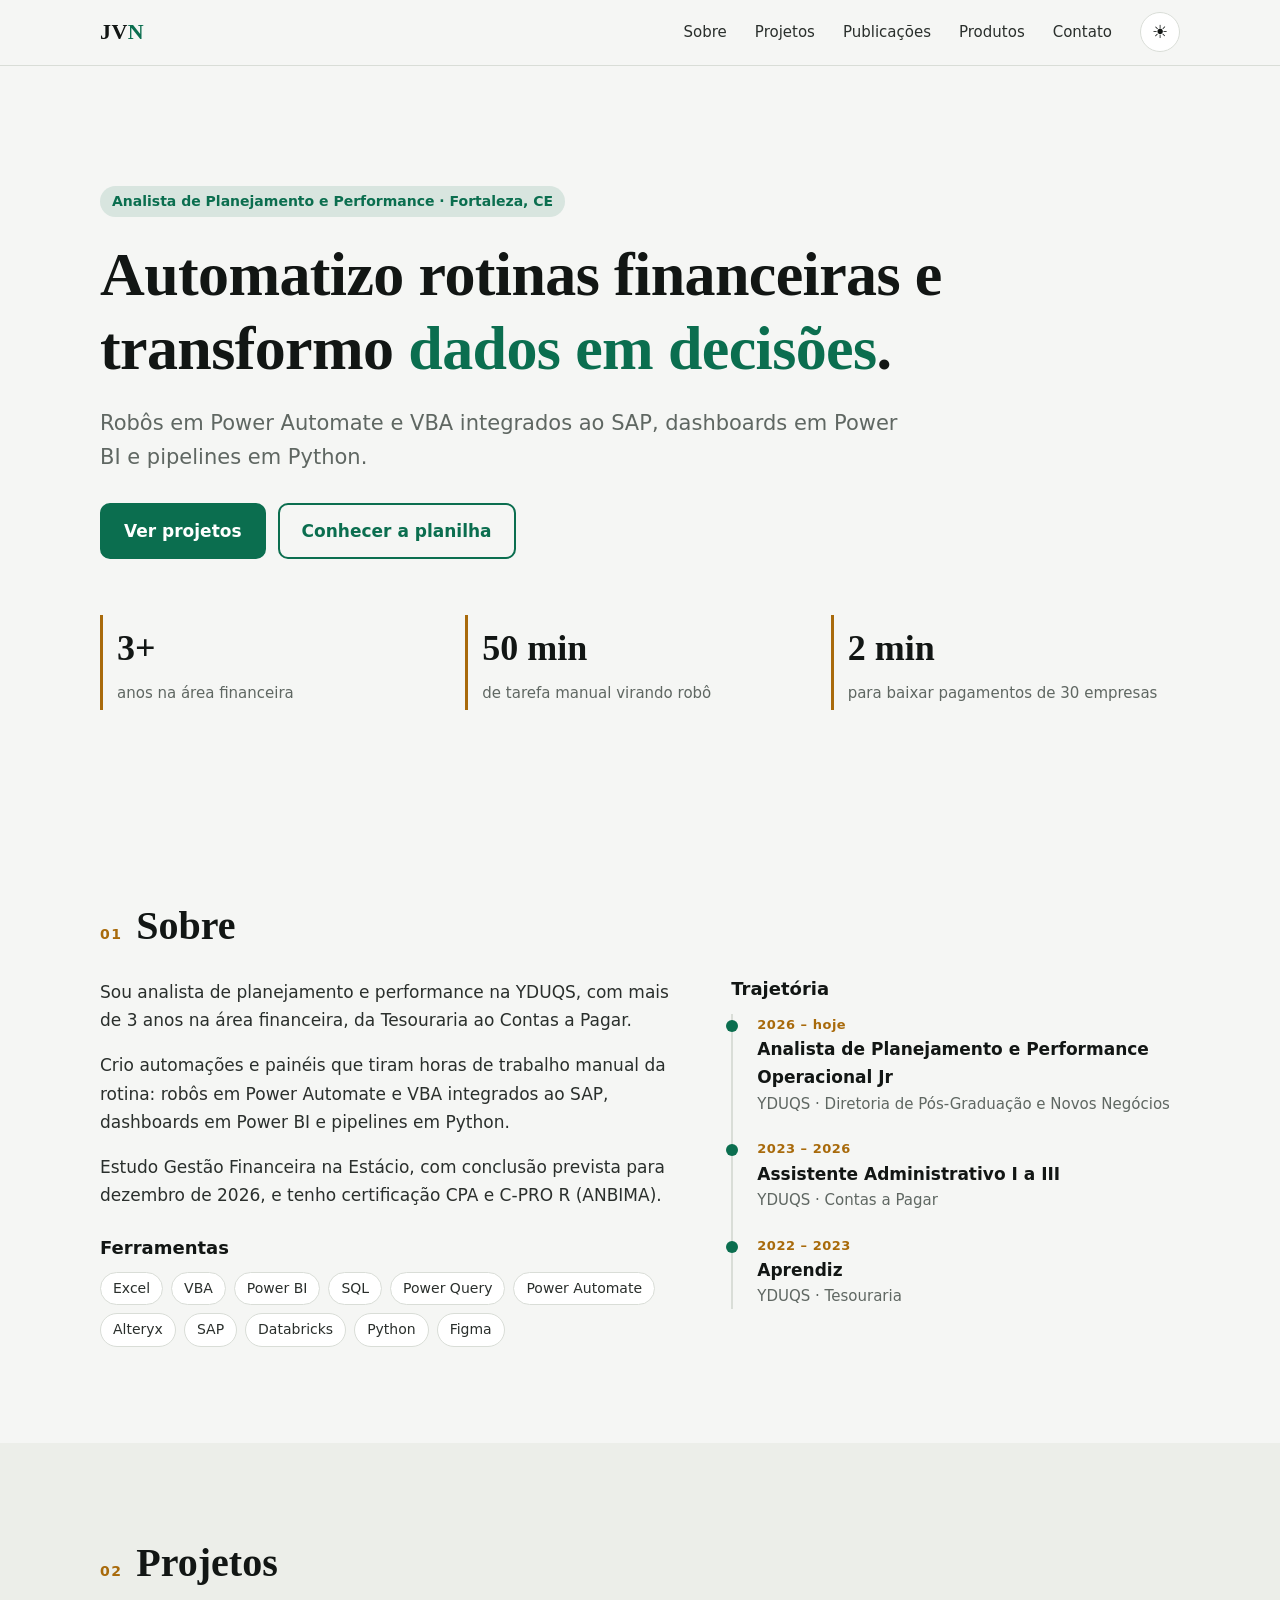
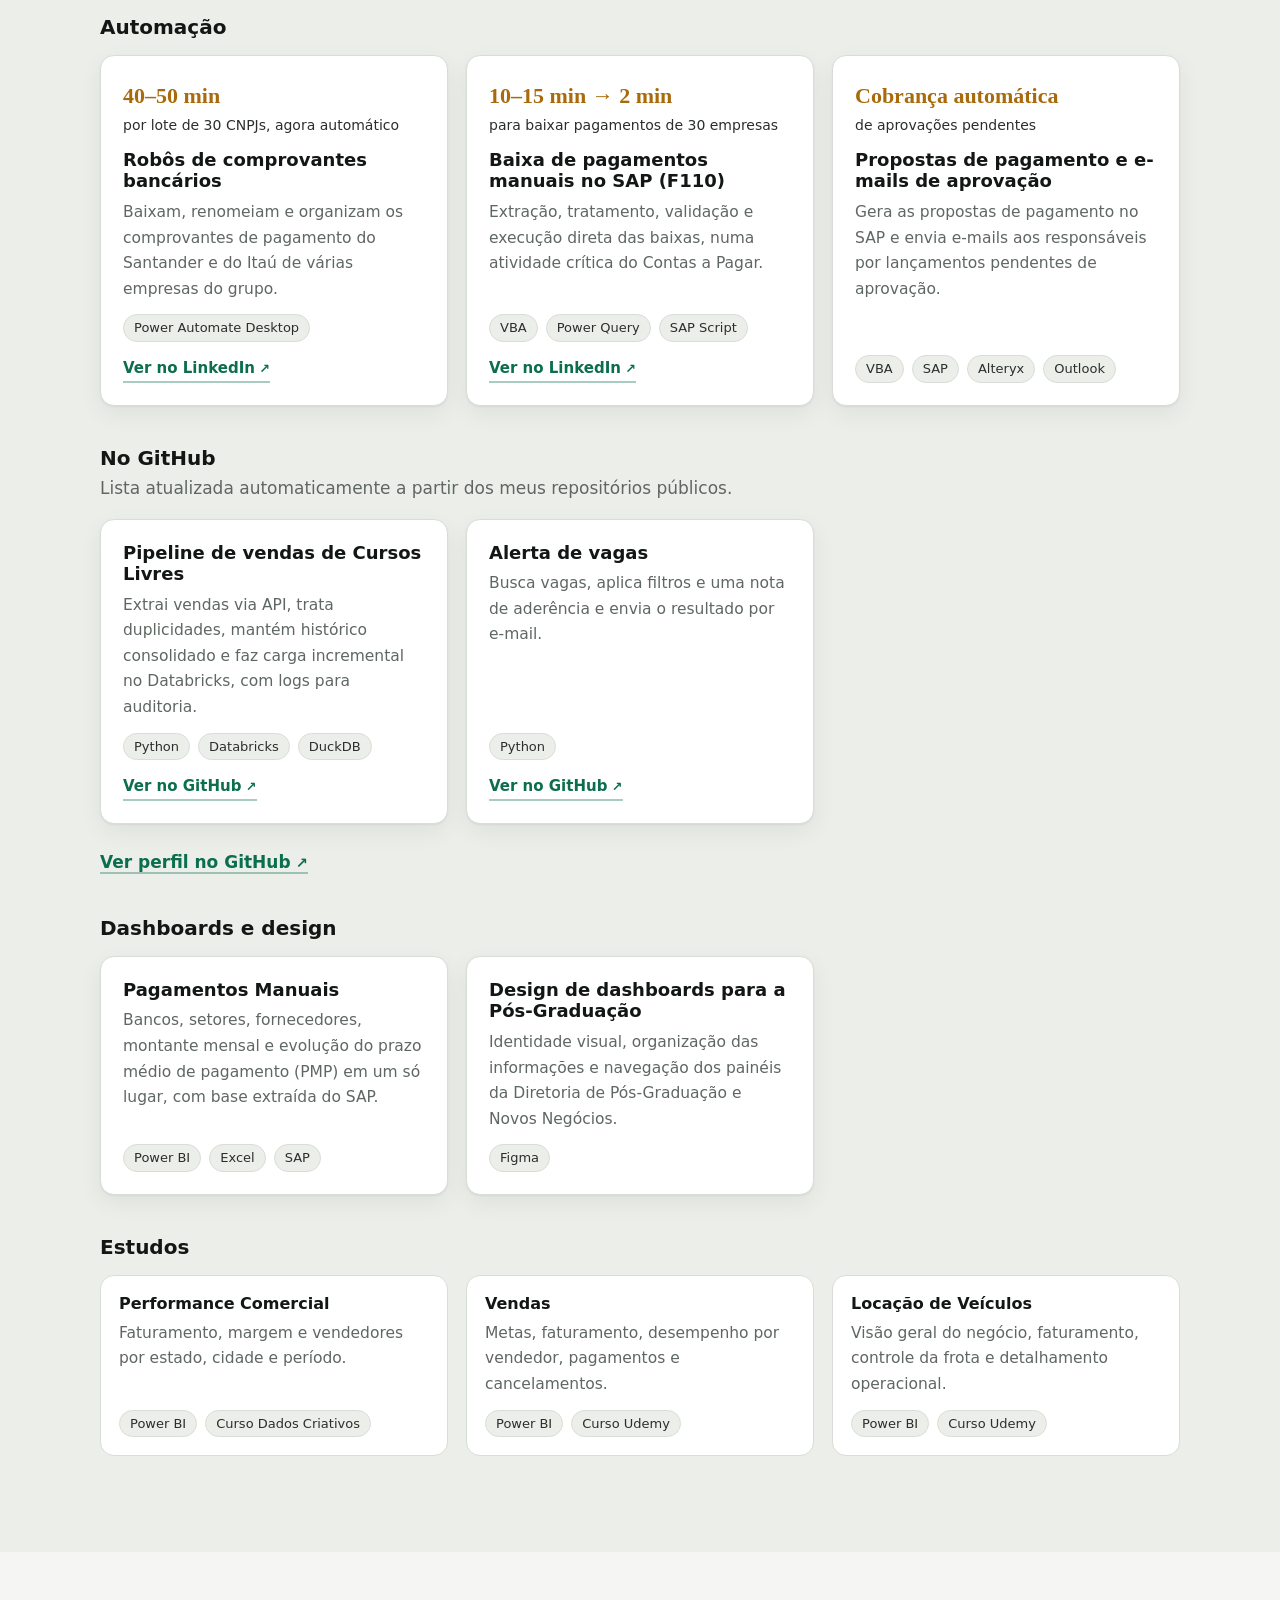
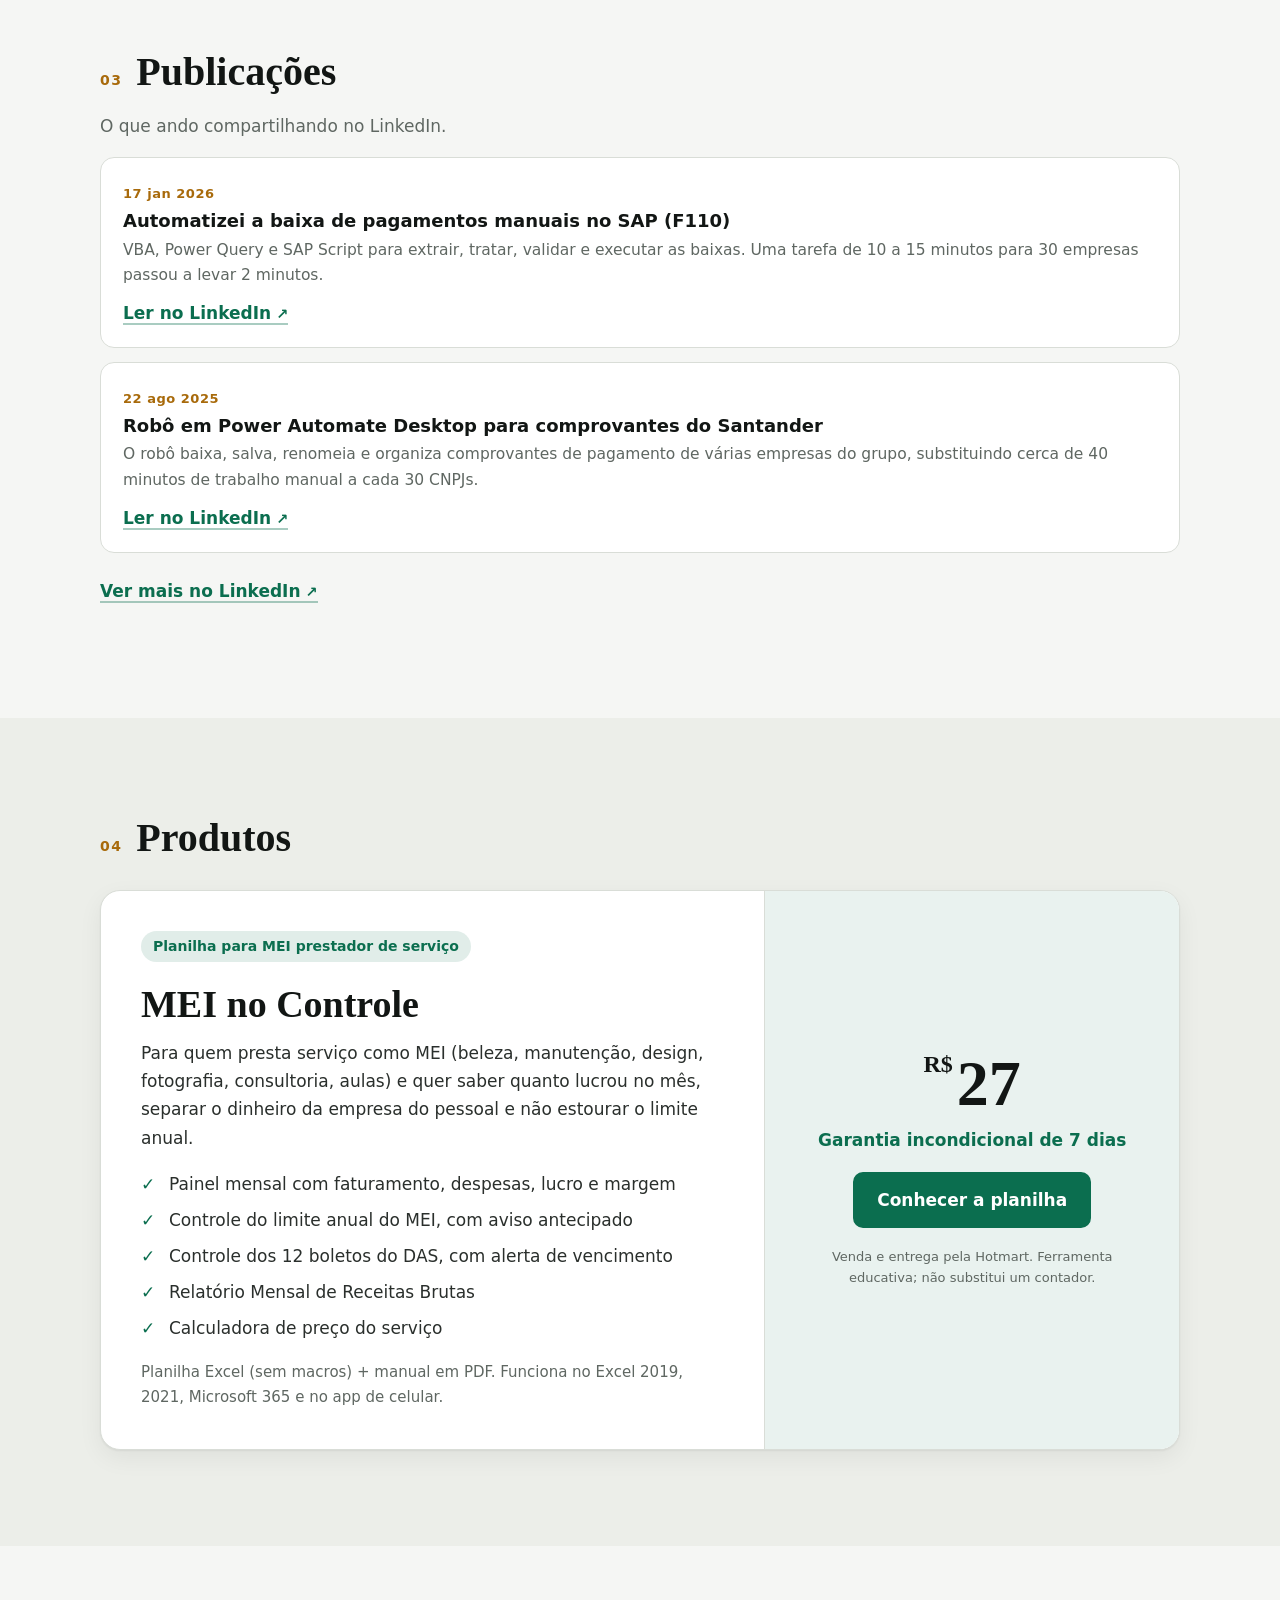
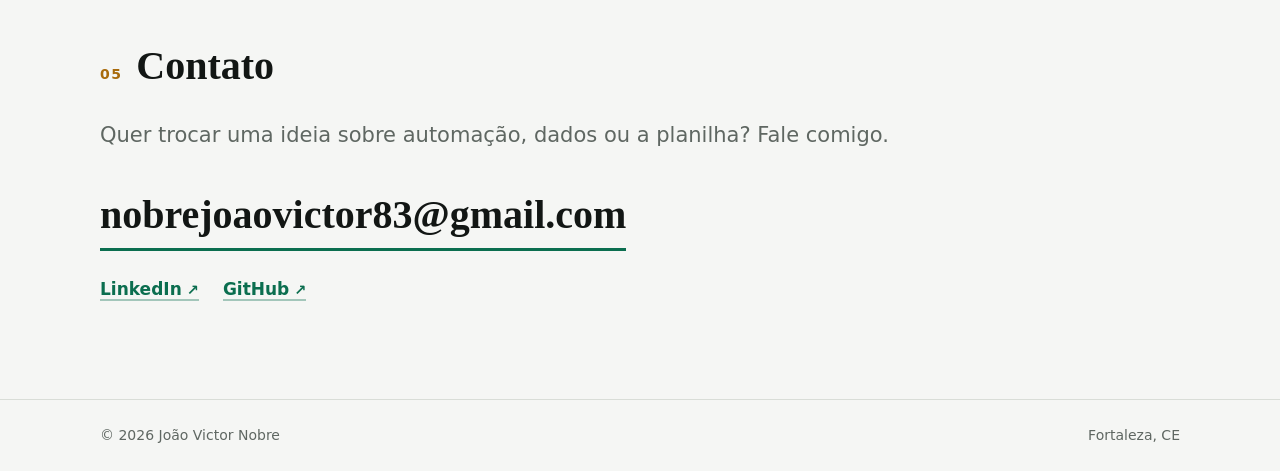
==== index.html @ 8e3c1175 "Primeira versao da pagina do portfolio Secoes Inicio, Sobre, Projetos (automacao, GitHub automatico," ====
<!DOCTYPE html>
<html lang="pt-BR">
<head>
  <meta charset="utf-8">
  <meta name="viewport" content="width=device-width, initial-scale=1">
  <meta http-equiv="Content-Security-Policy" content="default-src 'self'; script-src 'self'; style-src 'self'; img-src 'self' data:; connect-src https://api.github.com; object-src 'none'; base-uri 'self'; form-action 'none'">
  <meta name="referrer" content="strict-origin-when-cross-origin">
  <title>João Victor Nobre | Automação financeira e dados</title>
  <meta name="description" content="João Victor Nobre, analista em Fortaleza (CE). Automações com Power Automate, VBA e SAP, dashboards em Power BI e pipelines em Python.">
  <meta name="theme-color" content="#f5f6f4">
  <meta property="og:type" content="website">
  <meta property="og:title" content="João Victor Nobre | Automação financeira e dados">
  <meta property="og:description" content="Automações financeiras, dashboards em Power BI e pipelines em Python.">
  <link rel="icon" href="assets/img/favicon.svg" type="image/svg+xml">
  <script src="assets/js/tema.js"></script>
  <link rel="stylesheet" href="assets/css/site.css">
</head>
<body>
<a class="pular" href="#conteudo">Pular para o conteúdo</a>

<header class="topo">
  <div class="topo-in">
    <a class="marca" href="#inicio" aria-label="Início">JV<span>N</span></a>
    <nav aria-label="Principal">
      <button class="menu-btn" id="menuBtn" type="button" aria-expanded="false" aria-controls="menu">Menu</button>
      <ul id="menu">
        <li><a href="#sobre">Sobre</a></li>
        <li><a href="#projetos">Projetos</a></li>
        <li><a href="#linkedin">Publicações</a></li>
        <li><a href="#produtos">Produtos</a></li>
        <li><a href="#contato">Contato</a></li>
      </ul>
    </nav>
    <button class="tema-btn" id="temaBtn" type="button" aria-label="Alternar modo claro e escuro" title="Alternar modo claro e escuro">
      <span class="ic-sol" aria-hidden="true">☀</span><span class="ic-lua" aria-hidden="true">☾</span>
    </button>
  </div>
</header>

<main id="conteudo">

  <!-- Início -->
  <section class="hero" id="inicio">
    <div class="caixa">
      <p class="selo">Analista de Planejamento e Performance · Fortaleza, CE</p>
      <h1>Automatizo rotinas financeiras e transformo <span class="destaque">dados em decisões</span>.</h1>
      <p class="lead">Robôs em Power Automate e VBA integrados ao SAP, dashboards em Power BI e pipelines em Python.</p>
      <div class="acoes">
        <a class="btn" href="#projetos">Ver projetos</a>
        <a class="btn btn-2" href="#produtos">Conhecer a planilha</a>
      </div>
      <ul class="numeros" aria-label="Resultados em números">
        <li><b>3+</b><span>anos na área financeira</span></li>
        <li><b>50 min</b><span>de tarefa manual virando robô</span></li>
        <li><b>2 min</b><span>para baixar pagamentos de 30 empresas</span></li>
      </ul>
    </div>
  </section>

  <!-- Sobre -->
  <section class="secao" id="sobre">
    <div class="caixa">
      <h2><span class="num">01</span> Sobre</h2>
      <div class="sobre-grid">
        <div class="bio">
          <p>Sou analista de planejamento e performance na YDUQS, com mais de 3 anos na área financeira, da Tesouraria ao Contas a Pagar.</p>
          <p>Crio automações e painéis que tiram horas de trabalho manual da rotina: robôs em Power Automate e VBA integrados ao SAP, dashboards em Power BI e pipelines em Python.</p>
          <p>Estudo Gestão Financeira na Estácio, com conclusão prevista para dezembro de 2026, e tenho certificação CPA e C-PRO R (ANBIMA).</p>
          <h3>Ferramentas</h3>
          <ul class="tags">
            <li>Excel</li><li>VBA</li><li>Power BI</li><li>SQL</li><li>Power Query</li><li>Power Automate</li>
            <li>Alteryx</li><li>SAP</li><li>Databricks</li><li>Python</li><li>Figma</li>
          </ul>
        </div>
        <div class="trajetoria">
          <h3>Trajetória</h3>
          <ol class="linha">
            <li><span class="quando">2026 – hoje</span><b>Analista de Planejamento e Performance Operacional Jr</b><span>YDUQS · Diretoria de Pós-Graduação e Novos Negócios</span></li>
            <li><span class="quando">2023 – 2026</span><b>Assistente Administrativo I a III</b><span>YDUQS · Contas a Pagar</span></li>
            <li><span class="quando">2022 – 2023</span><b>Aprendiz</b><span>YDUQS · Tesouraria</span></li>
          </ol>
        </div>
      </div>
    </div>
  </section>

  <!-- Projetos -->
  <section class="secao alt" id="projetos">
    <div class="caixa">
      <h2><span class="num">02</span> Projetos</h2>

      <h3 class="grupo">Automação</h3>
      <div class="cards">
        <article class="card">
          <p class="ganho"><b>40–50 min</b> por lote de 30 CNPJs, agora automático</p>
          <h4>Robôs de comprovantes bancários</h4>
          <p>Baixam, renomeiam e organizam os comprovantes de pagamento do Santander e do Itaú de várias empresas do grupo.</p>
          <ul class="tags mini"><li>Power Automate Desktop</li></ul>
          <a class="link" href="https://www.linkedin.com/posts/joaovictornobre_automaaexaeto-powerautomatedesktop-produtividade-ugcPost-7364463256876331008-8nD7" target="_blank" rel="noopener noreferrer">Ver no LinkedIn</a>
        </article>
        <article class="card">
          <p class="ganho"><b>10–15 min → 2 min</b> para baixar pagamentos de 30 empresas</p>
          <h4>Baixa de pagamentos manuais no SAP (F110)</h4>
          <p>Extração, tratamento, validação e execução direta das baixas, numa atividade crítica do Contas a Pagar.</p>
          <ul class="tags mini"><li>VBA</li><li>Power Query</li><li>SAP Script</li></ul>
          <a class="link" href="https://www.linkedin.com/posts/joaovictornobre_automaaexaeto-sap-contasapagar-activity-7418374782754123776-osVO" target="_blank" rel="noopener noreferrer">Ver no LinkedIn</a>
        </article>
        <article class="card">
          <p class="ganho"><b>Cobrança automática</b> de aprovações pendentes</p>
          <h4>Propostas de pagamento e e-mails de aprovação</h4>
          <p>Gera as propostas de pagamento no SAP e envia e-mails aos responsáveis por lançamentos pendentes de aprovação.</p>
          <ul class="tags mini"><li>VBA</li><li>SAP</li><li>Alteryx</li><li>Outlook</li></ul>
        </article>
      </div>

      <h3 class="grupo">No GitHub</h3>
      <p class="nota">Lista atualizada automaticamente a partir dos meus repositórios públicos.</p>
      <div class="cards" id="githubRepos">
        <article class="card">
          <h4>Pipeline de vendas de Cursos Livres</h4>
          <p>Extrai vendas via API, trata duplicidades, mantém histórico consolidado e faz carga incremental no Databricks, com logs para auditoria.</p>
          <ul class="tags mini"><li>Python</li><li>Databricks</li><li>DuckDB</li></ul>
          <a class="link" href="https://github.com/nobrejoaovictor83/projeto-pipeline-atlas" target="_blank" rel="noopener noreferrer">Ver no GitHub</a>
        </article>
        <article class="card">
          <h4>Alerta de vagas</h4>
          <p>Busca vagas, aplica filtros e uma nota de aderência e envia o resultado por e-mail.</p>
          <ul class="tags mini"><li>Python</li></ul>
          <a class="link" href="https://github.com/nobrejoaovictor83/alerta-vagas" target="_blank" rel="noopener noreferrer">Ver no GitHub</a>
        </article>
      </div>
      <p class="mais"><a class="link" href="https://github.com/nobrejoaovictor83" target="_blank" rel="noopener noreferrer">Ver perfil no GitHub</a></p>

      <h3 class="grupo">Dashboards e design</h3>
      <div class="cards">
        <article class="card">
          <h4>Pagamentos Manuais</h4>
          <p>Bancos, setores, fornecedores, montante mensal e evolução do prazo médio de pagamento (PMP) em um só lugar, com base extraída do SAP.</p>
          <ul class="tags mini"><li>Power BI</li><li>Excel</li><li>SAP</li></ul>
        </article>
        <article class="card">
          <h4>Design de dashboards para a Pós-Graduação</h4>
          <p>Identidade visual, organização das informações e navegação dos painéis da Diretoria de Pós-Graduação e Novos Negócios.</p>
          <ul class="tags mini"><li>Figma</li></ul>
        </article>
      </div>

      <h3 class="grupo">Estudos</h3>
      <div class="cards compactos">
        <article class="card">
          <h4>Performance Comercial</h4>
          <p>Faturamento, margem e vendedores por estado, cidade e período.</p>
          <ul class="tags mini"><li>Power BI</li><li>Curso Dados Criativos</li></ul>
        </article>
        <article class="card">
          <h4>Vendas</h4>
          <p>Metas, faturamento, desempenho por vendedor, pagamentos e cancelamentos.</p>
          <ul class="tags mini"><li>Power BI</li><li>Curso Udemy</li></ul>
        </article>
        <article class="card">
          <h4>Locação de Veículos</h4>
          <p>Visão geral do negócio, faturamento, controle da frota e detalhamento operacional.</p>
          <ul class="tags mini"><li>Power BI</li><li>Curso Udemy</li></ul>
        </article>
      </div>
    </div>
  </section>

  <!-- LinkedIn -->
  <section class="secao" id="linkedin">
    <div class="caixa">
      <h2><span class="num">03</span> Publicações</h2>
      <p class="nota">O que ando compartilhando no LinkedIn.</p>
      <ul class="posts" id="linkedinPosts"></ul>
      <p class="mais"><a class="link" href="https://www.linkedin.com/in/joaovictornobre/" target="_blank" rel="noopener noreferrer">Ver mais no LinkedIn</a></p>
    </div>
  </section>

  <!-- Produtos -->
  <section class="secao alt" id="produtos">
    <div class="caixa">
      <h2><span class="num">04</span> Produtos</h2>
      <article class="produto">
        <div class="produto-txt">
          <p class="selo">Planilha para MEI prestador de serviço</p>
          <h3>MEI no Controle</h3>
          <p>Para quem presta serviço como MEI (beleza, manutenção, design, fotografia, consultoria, aulas) e quer saber quanto lucrou no mês, separar o dinheiro da empresa do pessoal e não estourar o limite anual.</p>
          <ul class="checks">
            <li>Painel mensal com faturamento, despesas, lucro e margem</li>
            <li>Controle do limite anual do MEI, com aviso antecipado</li>
            <li>Controle dos 12 boletos do DAS, com alerta de vencimento</li>
            <li>Relatório Mensal de Receitas Brutas</li>
            <li>Calculadora de preço do serviço</li>
          </ul>
          <p class="pacote">Planilha Excel (sem macros) + manual em PDF. Funciona no Excel 2019, 2021, Microsoft 365 e no app de celular.</p>
        </div>
        <div class="produto-compra">
          <p class="preco"><small>R$</small>27</p>
          <p class="garantia">Garantia incondicional de 7 dias</p>
          <a class="btn" href="https://nobrejoaovictor83.hotmart.host/mei-no-controle-planilha-financeira-para-prestadores-de-servico-59981af8-691d-489b-af98-1e82c718cf12" target="_blank" rel="noopener noreferrer">Conhecer a planilha</a>
          <p class="aviso">Venda e entrega pela Hotmart. Ferramenta educativa; não substitui um contador.</p>
        </div>
      </article>
    </div>
  </section>

  <!-- Contato -->
  <section class="secao" id="contato">
    <div class="caixa">
      <h2><span class="num">05</span> Contato</h2>
      <p class="lead">Quer trocar uma ideia sobre automação, dados ou a planilha? Fale comigo.</p>
      <a class="email" href="mailto:nobrejoaovictor83@gmail.com">nobrejoaovictor83@gmail.com</a>
      <ul class="redes">
        <li><a class="link" href="https://www.linkedin.com/in/joaovictornobre/" target="_blank" rel="noopener noreferrer">LinkedIn</a></li>
        <li><a class="link" href="https://github.com/nobrejoaovictor83" target="_blank" rel="noopener noreferrer">GitHub</a></li>
      </ul>
    </div>
  </section>
</main>

<footer class="rodape">
  <div class="caixa">
    <span>© <span id="ano">2026</span> João Victor Nobre</span>
    <span>Fortaleza, CE</span>
  </div>
</footer>

<!-- O "?v=..." força o navegador a baixar a versão nova depois de uma alteração.
     Ao mudar um desses arquivos, troque o número (ex.: v=2 → v=3). -->
<script src="assets/data/linkedin.js?v=1" defer></script>
<script src="assets/js/site.js?v=2" defer></script>
</body>
</html>
---- assets/css/site.css ----
/* Portfólio João Victor Nobre
   Cores ficam em variáveis: para mudar o visual, altere só os blocos :root abaixo. */

:root {
  --fundo: #f5f6f4;
  --fundo-alt: #eceee9;
  --cartao: #ffffff;
  --texto: #2a2f2c;
  --titulo: #121614;
  --suave: #5f6762;
  --linha: #d9ddd7;
  --acento: #0b6e4f;        /* verde "dinheiro" */
  --acento-forte: #085a40;
  --acento-texto: #ffffff;
  --ouro: #a86a0b;          /* destaque de resultados */
  --sombra: 0 1px 2px rgba(18, 22, 20, .06), 0 8px 24px rgba(18, 22, 20, .06);
  --raio: 14px;
  --largura: 1120px;
  --fonte: "Segoe UI", system-ui, -apple-system, Roboto, "Helvetica Neue", Arial, sans-serif;
  --fonte-titulo: Georgia, "Times New Roman", serif;
  color-scheme: light;
}

/* Modo escuro: segue o sistema, a não ser que a pessoa escolha no botão */
@media (prefers-color-scheme: dark) {
  :root:not([data-tema="claro"]) {
    --fundo: #0f1311; --fundo-alt: #141a17; --cartao: #182019; --texto: #d5dbd7; --titulo: #f2f5f3;
    --suave: #98a39d; --linha: #27302b; --acento: #3ccf98; --acento-forte: #5fe0ae; --acento-texto: #06231a;
    --ouro: #f0b44c; --sombra: 0 1px 2px rgba(0, 0, 0, .3), 0 8px 24px rgba(0, 0, 0, .25);
    color-scheme: dark;
  }
}
:root[data-tema="escuro"] {
  --fundo: #0f1311; --fundo-alt: #141a17; --cartao: #182019; --texto: #d5dbd7; --titulo: #f2f5f3;
  --suave: #98a39d; --linha: #27302b; --acento: #3ccf98; --acento-forte: #5fe0ae; --acento-texto: #06231a;
  --ouro: #f0b44c; --sombra: 0 1px 2px rgba(0, 0, 0, .3), 0 8px 24px rgba(0, 0, 0, .25);
  color-scheme: dark;
}

/* Base */
*, *::before, *::after { box-sizing: border-box; }
html { scroll-behavior: smooth; scroll-padding-top: 72px; }
@media (prefers-reduced-motion: reduce) { html { scroll-behavior: auto; } * { transition: none !important; } }
body { margin: 0; background: var(--fundo); color: var(--texto); font-family: var(--fonte); font-size: 17px; line-height: 1.65; -webkit-font-smoothing: antialiased; }
h1, h2, h3, h4 { color: var(--titulo); line-height: 1.2; margin: 0; }
p { margin: 0 0 1em; }
ul, ol { margin: 0; padding: 0; list-style: none; }
a { color: var(--acento); }
img { max-width: 100%; height: auto; display: block; }
:focus-visible { outline: 3px solid var(--acento); outline-offset: 3px; border-radius: 4px; }

.caixa { max-width: var(--largura); margin: 0 auto; padding: 0 20px; }
.pular { position: absolute; left: -9999px; }
.pular:focus { left: 16px; top: 12px; z-index: 50; background: var(--cartao); padding: 8px 14px; border-radius: 8px; }

/* Topo */
.topo { position: sticky; top: 0; z-index: 20; background: color-mix(in srgb, var(--fundo) 88%, transparent); backdrop-filter: blur(10px); border-bottom: 1px solid var(--linha); }
.topo-in { max-width: var(--largura); margin: 0 auto; padding: 12px 20px; display: flex; align-items: center; gap: 16px; }
.marca { font-family: var(--fonte-titulo); font-weight: 700; font-size: 22px; color: var(--titulo); text-decoration: none; letter-spacing: .02em; }
.marca span { color: var(--acento); }
.topo nav { margin-left: auto; position: relative; }
.topo nav ul { display: flex; gap: 4px; }
.topo nav a { display: block; padding: 8px 12px; border-radius: 8px; color: var(--texto); text-decoration: none; font-size: 15px; }
.topo nav a:hover { background: var(--fundo-alt); color: var(--titulo); }
.menu-btn { display: none; }
.tema-btn { background: var(--cartao); border: 1px solid var(--linha); border-radius: 999px; width: 40px; height: 40px; cursor: pointer; color: var(--titulo); font-size: 18px; display: grid; place-items: center; }
.tema-btn:hover { border-color: var(--acento); }
.ic-lua { display: none; }
:root[data-tema-atual="escuro"] .ic-sol { display: none; }
:root[data-tema-atual="escuro"] .ic-lua { display: inline; }

@media (max-width: 760px) {
  .menu-btn { display: inline-block; background: none; border: 1px solid var(--linha); border-radius: 8px; padding: 7px 12px; color: var(--titulo); font: inherit; font-size: 15px; cursor: pointer; }
  .topo nav ul { display: none; position: absolute; right: 0; top: calc(100% + 10px); flex-direction: column; min-width: 200px; background: var(--cartao); border: 1px solid var(--linha); border-radius: 12px; padding: 8px; box-shadow: var(--sombra); }
  .topo nav ul.aberto { display: flex; }
}

/* Botões e links */
.btn { display: inline-block; background: var(--acento); color: var(--acento-texto); text-decoration: none; font-weight: 600; padding: 12px 22px; border-radius: 10px; border: 2px solid var(--acento); transition: background .2s, transform .2s; }
.btn:hover { background: var(--acento-forte); border-color: var(--acento-forte); transform: translateY(-1px); }
.btn-2 { background: transparent; color: var(--acento); }
.btn-2:hover { background: var(--acento); color: var(--acento-texto); }
.link { font-weight: 600; text-decoration: none; border-bottom: 2px solid color-mix(in srgb, var(--acento) 35%, transparent); }
.link:hover { border-bottom-color: var(--acento); }
.link[target="_blank"]::after { content: " ↗"; font-size: .85em; }

/* Início */
.hero { padding: clamp(56px, 10vw, 120px) 0 clamp(48px, 8vw, 96px); }
.selo { display: inline-block; font-size: 14px; font-weight: 600; color: var(--acento); background: color-mix(in srgb, var(--acento) 12%, transparent); padding: 4px 12px; border-radius: 999px; margin-bottom: 20px; }
.hero h1 { font-family: var(--fonte-titulo); font-size: clamp(34px, 6vw, 62px); max-width: 16em; letter-spacing: -.01em; }
.destaque { color: var(--acento); }
.lead { font-size: clamp(18px, 2.2vw, 21px); color: var(--suave); max-width: 38em; margin-top: 20px; }
.acoes { display: flex; flex-wrap: wrap; gap: 12px; margin-top: 28px; }
.numeros { display: grid; grid-template-columns: repeat(3, 1fr); gap: 16px; margin-top: 56px; }
.numeros li { border-left: 3px solid var(--ouro); padding: 4px 0 4px 14px; }
.numeros b { display: block; font-family: var(--fonte-titulo); font-size: clamp(26px, 3.6vw, 36px); color: var(--titulo); }
.numeros span { color: var(--suave); font-size: 15px; }
@media (max-width: 640px) { .numeros { grid-template-columns: 1fr; } }

/* Seções */
.secao { padding: clamp(56px, 8vw, 96px) 0; }
.secao.alt { background: var(--fundo-alt); }
.secao h2 { font-family: var(--fonte-titulo); font-size: clamp(28px, 4vw, 40px); margin-bottom: 28px; display: flex; align-items: baseline; gap: 14px; }
.num { font-family: var(--fonte); font-size: 14px; font-weight: 700; color: var(--ouro); letter-spacing: .1em; }
.nota { color: var(--suave); margin-top: -12px; }
.mais { margin-top: 24px; }

/* Sobre */
.sobre-grid { display: grid; grid-template-columns: 1.3fr 1fr; gap: 48px; }
.sobre-grid h3 { font-size: 18px; margin: 28px 0 14px; }
.trajetoria h3 { margin-top: 0; }
@media (max-width: 860px) { .sobre-grid { grid-template-columns: 1fr; gap: 16px; } }
.tags { display: flex; flex-wrap: wrap; gap: 8px; }
.tags li { background: var(--cartao); border: 1px solid var(--linha); border-radius: 999px; padding: 4px 12px; font-size: 14px; }
.tags.mini { margin-top: auto; padding-top: 12px; }
.tags.mini li { font-size: 13px; padding: 2px 10px; background: var(--fundo-alt); }
.linha li { position: relative; padding: 0 0 22px 24px; border-left: 2px solid var(--linha); display: flex; flex-direction: column; }
.linha li:last-child { padding-bottom: 0; }
.linha li::before { content: ""; position: absolute; left: -7px; top: 6px; width: 12px; height: 12px; border-radius: 50%; background: var(--acento); }
.linha .quando { font-size: 13px; font-weight: 700; color: var(--ouro); letter-spacing: .04em; }
.linha b { color: var(--titulo); }
.linha span:last-child { color: var(--suave); font-size: 15px; }

/* Projetos */
.grupo { font-size: 20px; margin: 40px 0 16px; }
.grupo:first-of-type { margin-top: 0; }
.cards { display: grid; grid-template-columns: repeat(auto-fill, minmax(290px, 1fr)); gap: 18px; }
.card { background: var(--cartao); border: 1px solid var(--linha); border-radius: var(--raio); padding: 22px; display: flex; flex-direction: column; box-shadow: var(--sombra); transition: transform .2s, border-color .2s; }
.card:hover { transform: translateY(-2px); border-color: color-mix(in srgb, var(--acento) 45%, var(--linha)); }
.card h4 { font-size: 18px; margin-bottom: 8px; }
.card p { color: var(--suave); font-size: 15.5px; margin-bottom: 0; }
.card .link { margin-top: 14px; align-self: flex-start; font-size: 15px; }
.ganho { order: -1; font-size: 14px !important; color: var(--texto) !important; margin-bottom: 12px !important; }
.ganho b { display: block; font-family: var(--fonte-titulo); font-size: 22px; color: var(--ouro); }
.compactos .card { padding: 18px; box-shadow: none; }
.compactos .card h4 { font-size: 16px; }

/* Publicações */
.posts { display: grid; gap: 14px; }
.posts li { background: var(--cartao); border: 1px solid var(--linha); border-radius: var(--raio); padding: 20px 22px; }
.posts time { font-size: 13px; font-weight: 700; color: var(--ouro); letter-spacing: .04em; }
.posts h4 { font-size: 18px; margin: 4px 0 6px; }
.posts p { color: var(--suave); font-size: 15.5px; margin-bottom: 10px; }

/* Produto */
.produto { display: grid; grid-template-columns: 1.6fr 1fr; background: var(--cartao); border: 1px solid var(--linha); border-radius: 20px; overflow: hidden; box-shadow: var(--sombra); }
.produto-txt { padding: clamp(24px, 4vw, 40px); }
.produto-txt h3 { font-family: var(--fonte-titulo); font-size: clamp(28px, 4vw, 38px); margin-bottom: 12px; }
.checks { margin: 18px 0; display: grid; gap: 8px; }
.checks li { padding-left: 28px; position: relative; }
.checks li::before { content: "✓"; position: absolute; left: 0; top: 0; color: var(--acento); font-weight: 700; }
.pacote { color: var(--suave); font-size: 15px; margin: 0; }
.produto-compra { background: color-mix(in srgb, var(--acento) 9%, var(--cartao)); padding: clamp(24px, 4vw, 40px); display: flex; flex-direction: column; justify-content: center; align-items: center; text-align: center; gap: 10px; border-left: 1px solid var(--linha); }
.preco { font-family: var(--fonte-titulo); font-size: 64px; font-weight: 700; color: var(--titulo); line-height: 1; margin: 0; }
.preco small { font-size: 24px; vertical-align: top; margin-right: 4px; }
.garantia { font-weight: 600; color: var(--acento); margin: 0 0 8px; }
.aviso { font-size: 13px; color: var(--suave); margin: 8px 0 0; }
@media (max-width: 760px) { .produto { grid-template-columns: 1fr; } .produto-compra { border-left: 0; border-top: 1px solid var(--linha); } }

/* Contato */
.email { display: inline-block; font-family: var(--fonte-titulo); font-size: clamp(20px, 4vw, 40px); font-weight: 700; color: var(--titulo); text-decoration: none; word-break: break-word; border-bottom: 3px solid var(--acento); margin: 8px 0 24px; }
.email:hover { color: var(--acento); }
.redes { display: flex; gap: 24px; }

/* Rodapé */
.rodape { border-top: 1px solid var(--linha); padding: 24px 0; color: var(--suave); font-size: 14px; }
.rodape .caixa { display: flex; justify-content: space-between; gap: 12px; flex-wrap: wrap; }
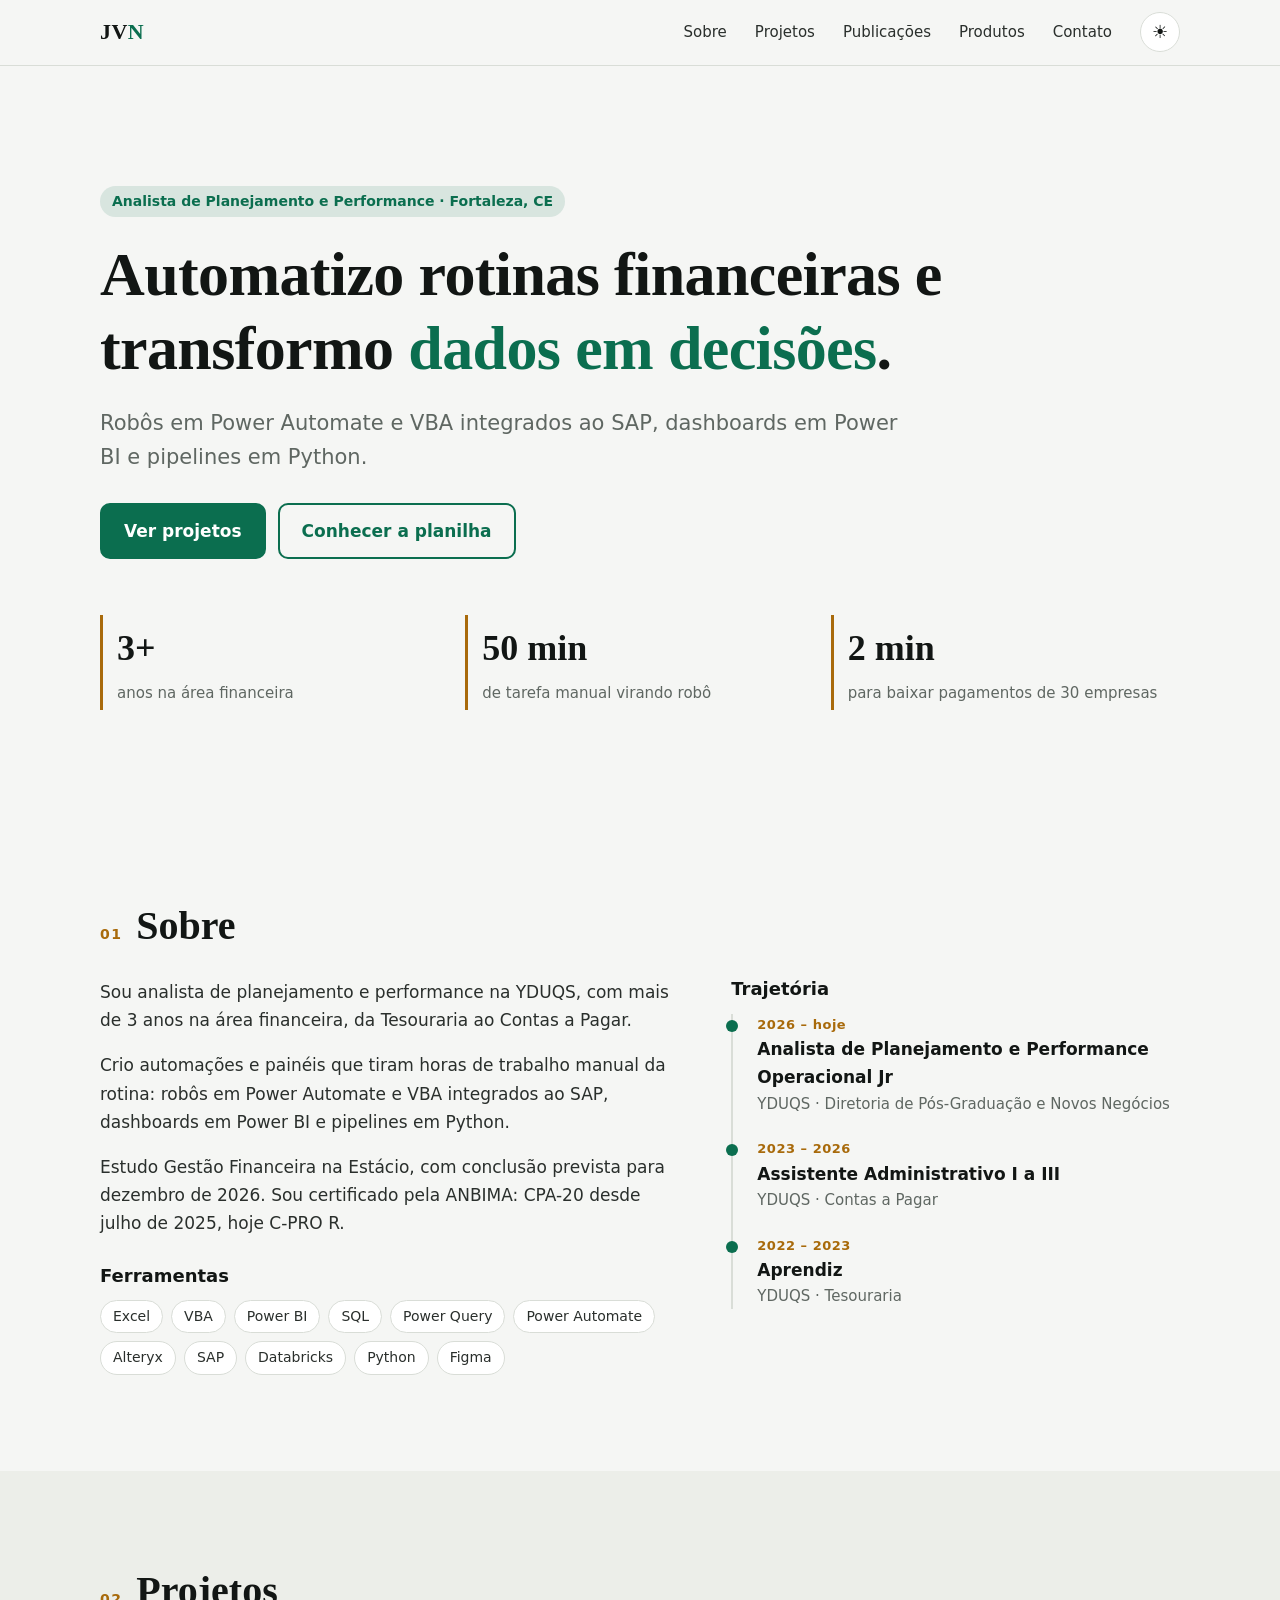
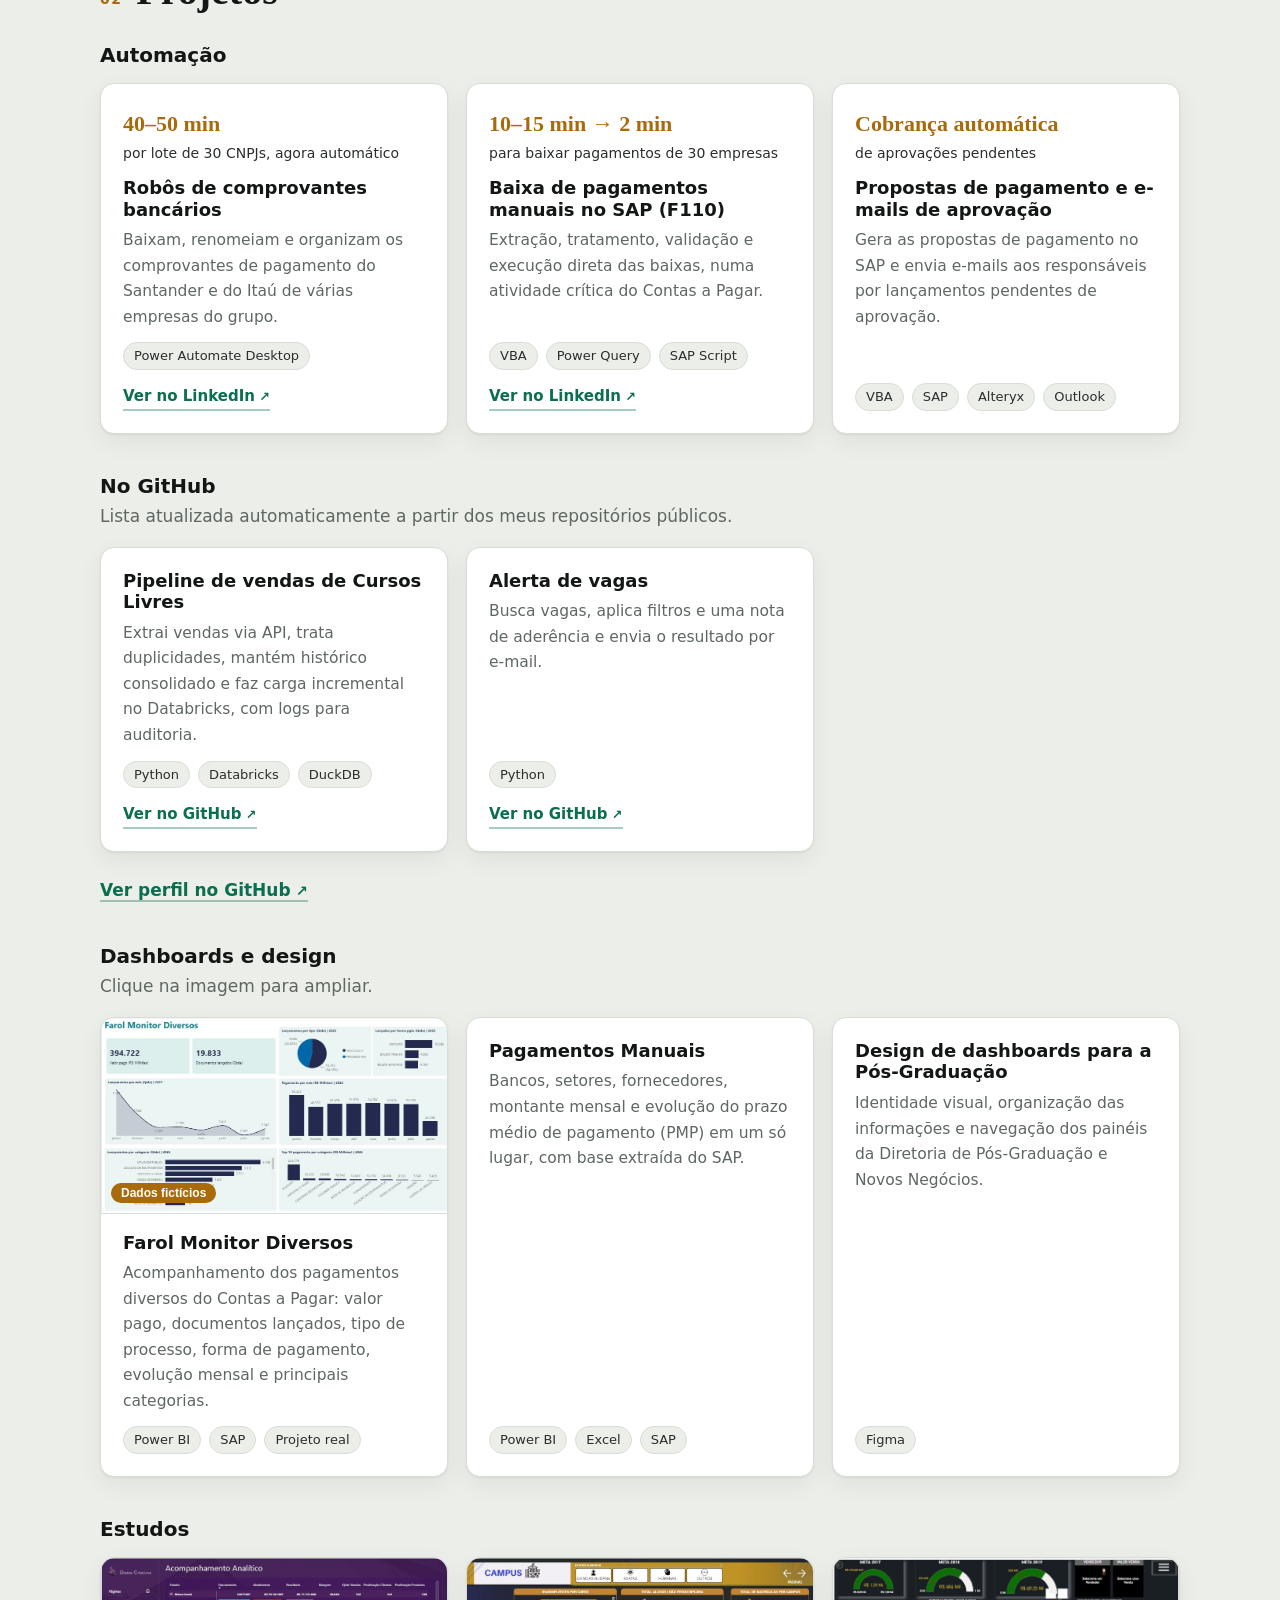
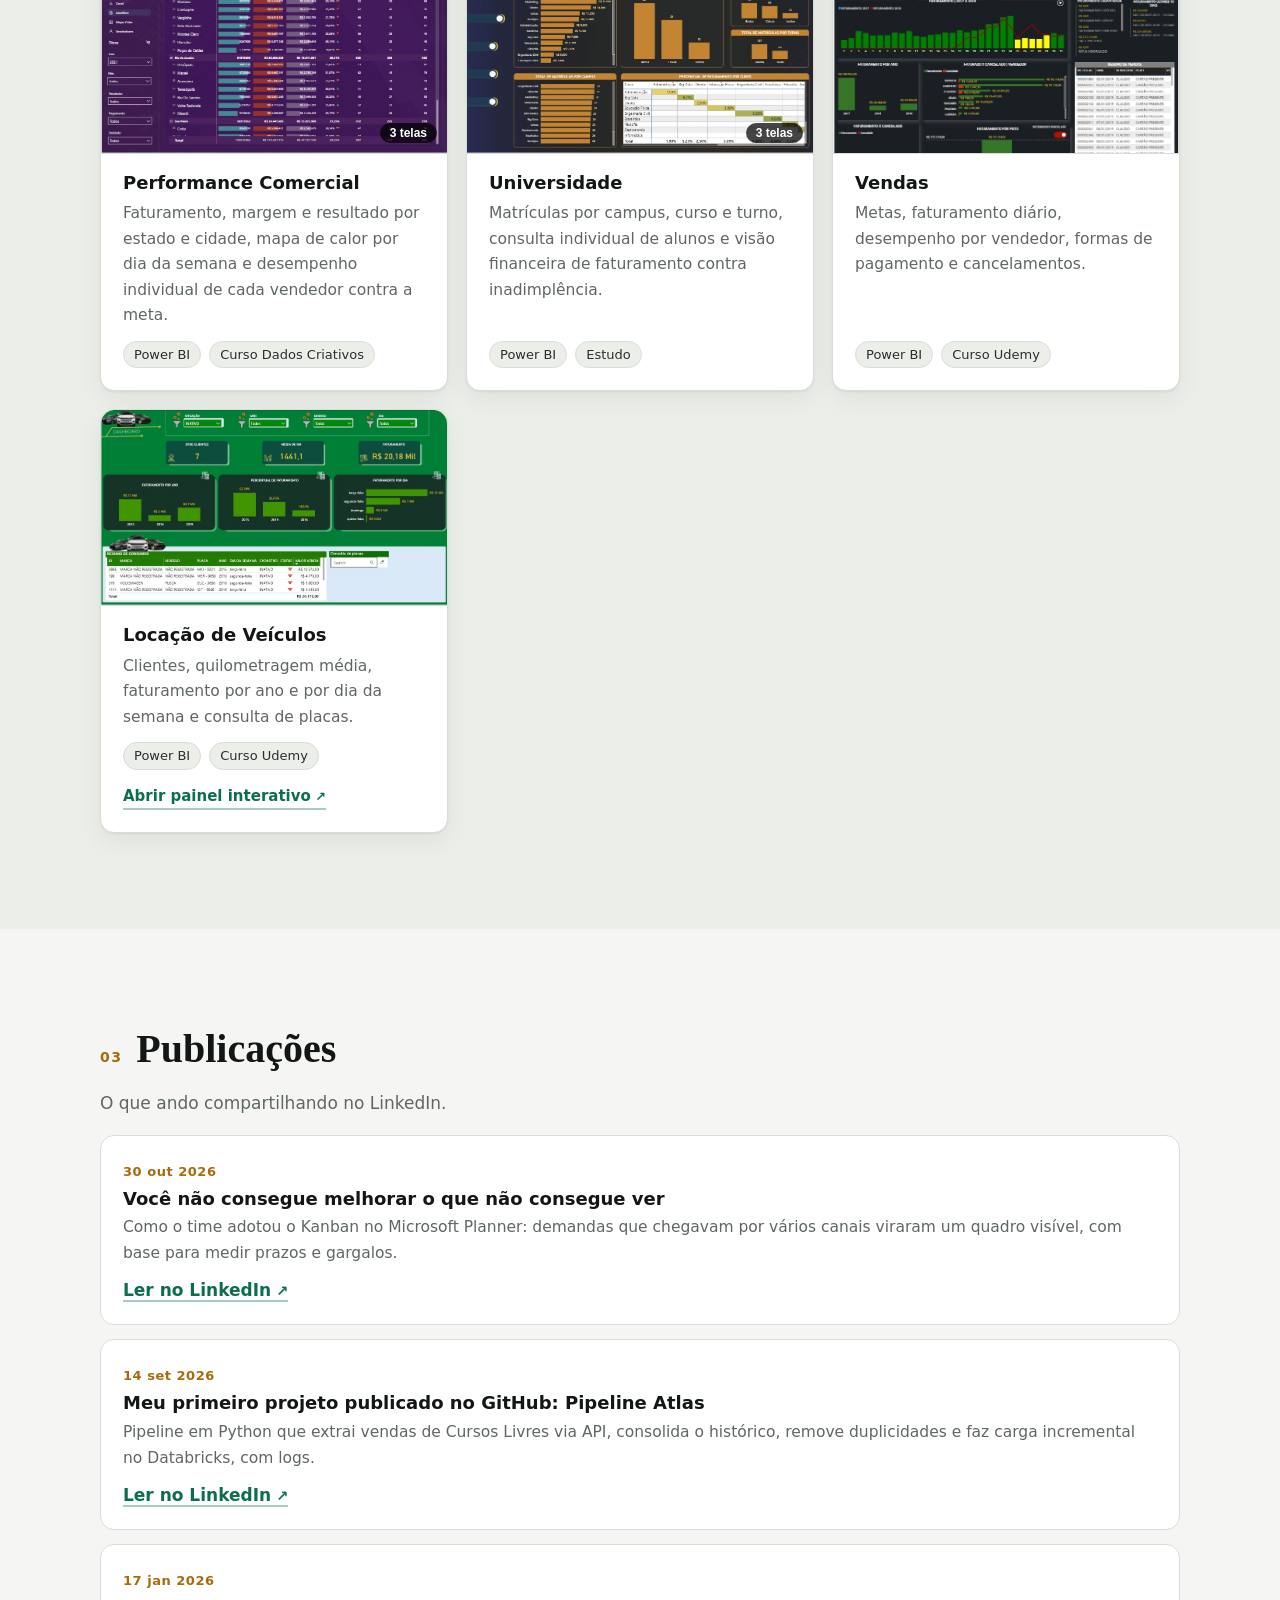
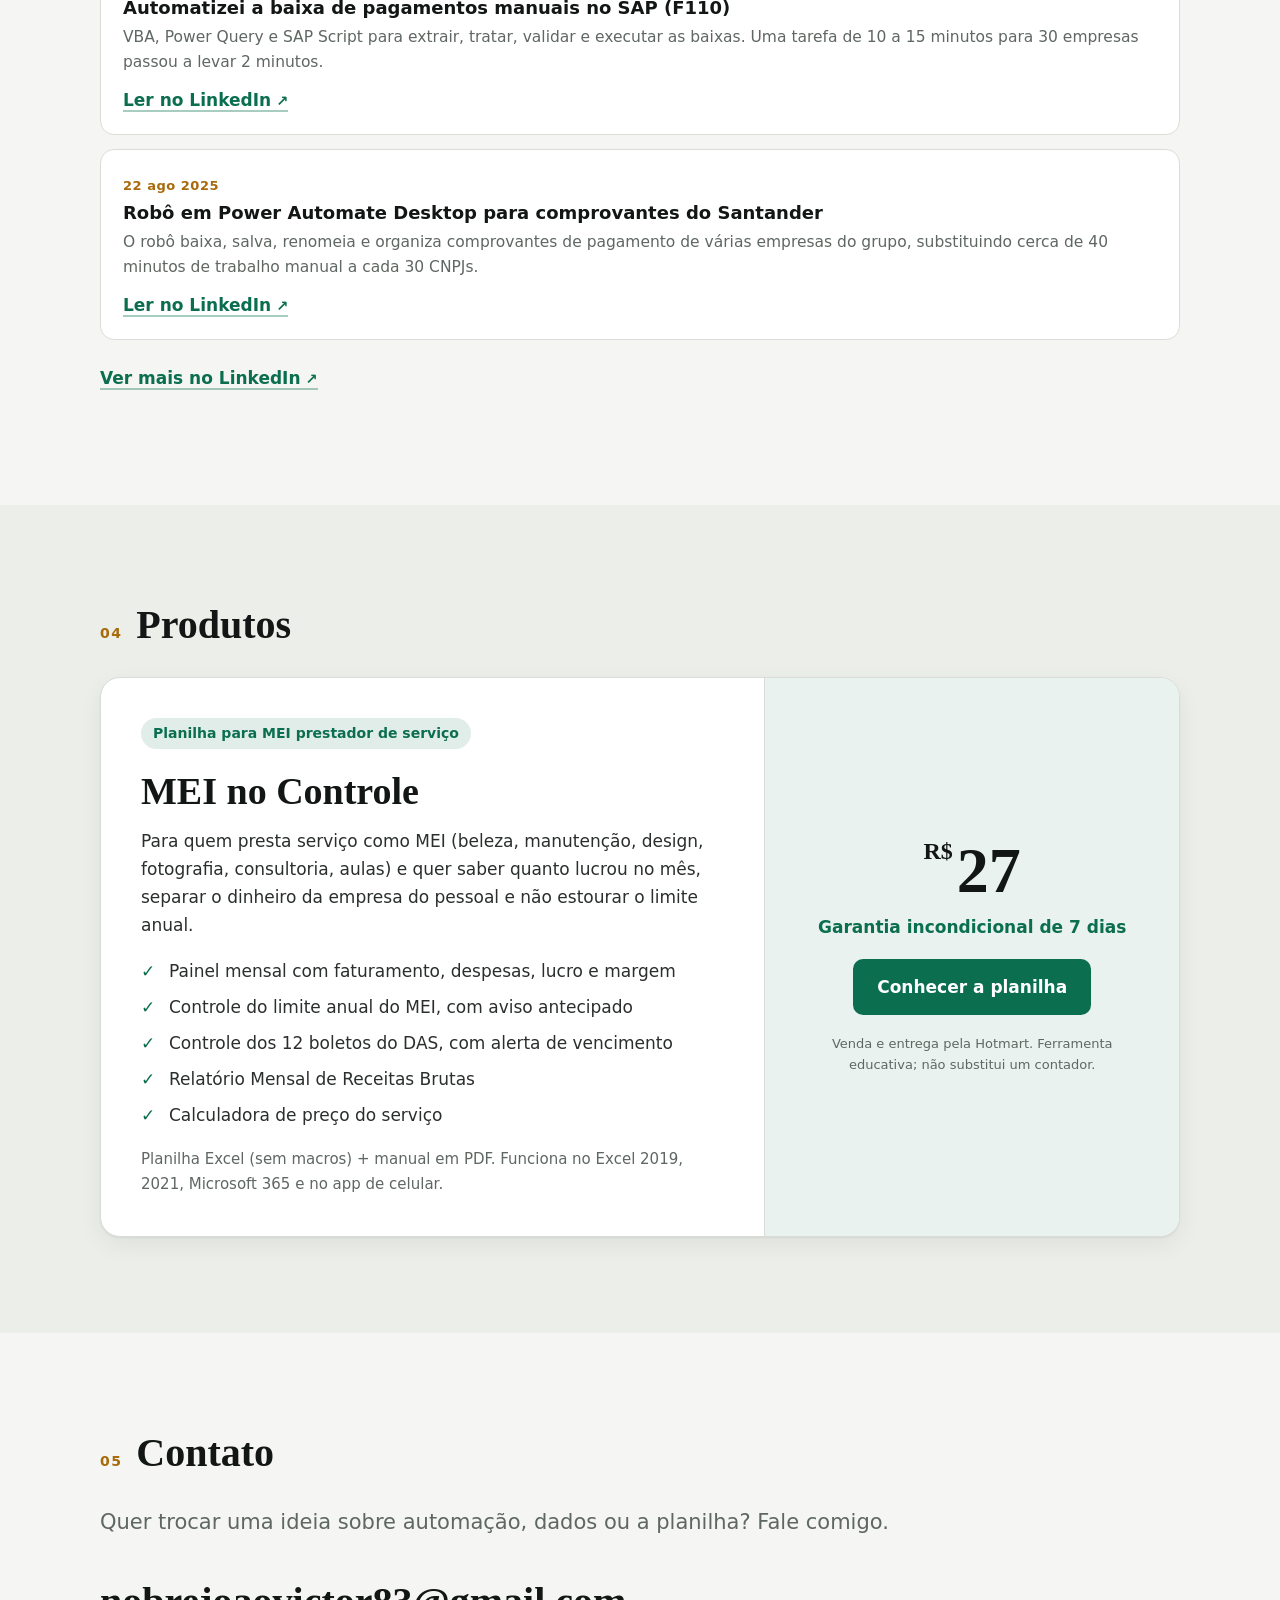
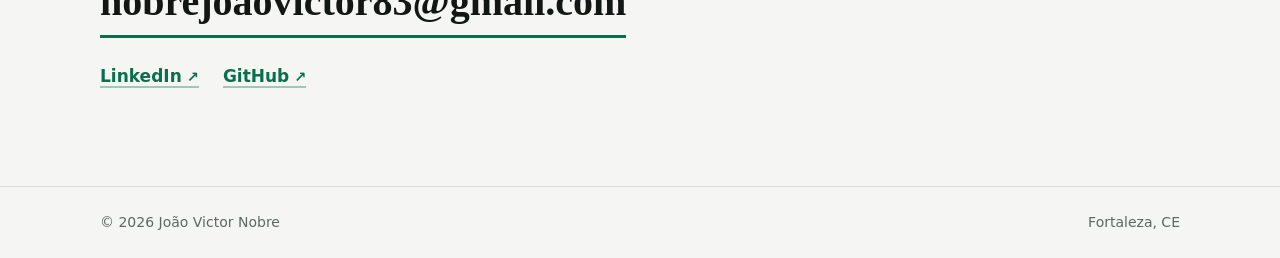
==== commit 333d9795: "Adiciona prints dos dashboards, galeria e novos posts - 9 prints (JPEG) nos cards de Dashboards e Es" ====
--- a/index.html
+++ b/index.html
@@ -13,7 +13,7 @@
   <meta property="og:description" content="Automações financeiras, dashboards em Power BI e pipelines em Python.">
   <link rel="icon" href="assets/img/favicon.svg" type="image/svg+xml">
   <script src="assets/js/tema.js"></script>
-  <link rel="stylesheet" href="assets/css/site.css">
+  <link rel="stylesheet" href="assets/css/site.css?v=2">
 </head>
 <body>
 <a class="pular" href="#conteudo">Pular para o conteúdo</a>
@@ -65,7 +65,7 @@
         <div class="bio">
           <p>Sou analista de planejamento e performance na YDUQS, com mais de 3 anos na área financeira, da Tesouraria ao Contas a Pagar.</p>
           <p>Crio automações e painéis que tiram horas de trabalho manual da rotina: robôs em Power Automate e VBA integrados ao SAP, dashboards em Power BI e pipelines em Python.</p>
-          <p>Estudo Gestão Financeira na Estácio, com conclusão prevista para dezembro de 2026, e tenho certificação CPA e C-PRO R (ANBIMA).</p>
+          <p>Estudo Gestão Financeira na Estácio, com conclusão prevista para dezembro de 2026. Sou certificado pela ANBIMA: CPA-20 desde julho de 2025, hoje C-PRO R.</p>
           <h3>Ferramentas</h3>
           <ul class="tags">
             <li>Excel</li><li>VBA</li><li>Power BI</li><li>SQL</li><li>Power Query</li><li>Power Automate</li>
@@ -132,7 +132,17 @@
       <p class="mais"><a class="link" href="https://github.com/nobrejoaovictor83" target="_blank" rel="noopener noreferrer">Ver perfil no GitHub</a></p>
 
       <h3 class="grupo">Dashboards e design</h3>
+      <p class="nota">Clique na imagem para ampliar.</p>
       <div class="cards">
+        <article class="card">
+          <button class="foto" type="button" data-titulo="Farol Monitor Diversos" data-fotos="assets/img/projetos/monitor-diversos.jpg">
+            <img src="assets/img/projetos/monitor-diversos.jpg" alt="Painel Farol Monitor Diversos em Power BI" width="890" height="495" loading="lazy">
+            <span class="aviso-dado">Dados fictícios</span>
+          </button>
+          <h4>Farol Monitor Diversos</h4>
+          <p>Acompanhamento dos pagamentos diversos do Contas a Pagar: valor pago, documentos lançados, tipo de processo, forma de pagamento, evolução mensal e principais categorias.</p>
+          <ul class="tags mini"><li>Power BI</li><li>SAP</li><li>Projeto real</li></ul>
+        </article>
         <article class="card">
           <h4>Pagamentos Manuais</h4>
           <p>Bancos, setores, fornecedores, montante mensal e evolução do prazo médio de pagamento (PMP) em um só lugar, com base extraída do SAP.</p>
@@ -146,21 +156,41 @@
       </div>
 
       <h3 class="grupo">Estudos</h3>
-      <div class="cards compactos">
-        <article class="card">
+      <div class="cards">
+        <article class="card">
+          <button class="foto" type="button" data-titulo="Performance Comercial" data-fotos="assets/img/projetos/dados-criativos-analitico.jpg,assets/img/projetos/dados-criativos-mapa-calor.jpg,assets/img/projetos/dados-criativos-vendedores.jpg">
+            <img src="assets/img/projetos/dados-criativos-analitico.jpg" alt="Painel de Performance Comercial: acompanhamento analítico por estado e cidade" width="892" height="501" loading="lazy">
+            <span class="qtd">3 telas</span>
+          </button>
           <h4>Performance Comercial</h4>
-          <p>Faturamento, margem e vendedores por estado, cidade e período.</p>
+          <p>Faturamento, margem e resultado por estado e cidade, mapa de calor por dia da semana e desempenho individual de cada vendedor contra a meta.</p>
           <ul class="tags mini"><li>Power BI</li><li>Curso Dados Criativos</li></ul>
         </article>
         <article class="card">
+          <button class="foto" type="button" data-titulo="Universidade" data-fotos="assets/img/projetos/universidade-campus.jpg,assets/img/projetos/universidade-alunos.jpg,assets/img/projetos/universidade-financeiro.jpg">
+            <img src="assets/img/projetos/universidade-campus.jpg" alt="Painel Universidade: matrículas e inadimplência por campus e curso" width="889" height="501" loading="lazy">
+            <span class="qtd">3 telas</span>
+          </button>
+          <h4>Universidade</h4>
+          <p>Matrículas por campus, curso e turno, consulta individual de alunos e visão financeira de faturamento contra inadimplência.</p>
+          <ul class="tags mini"><li>Power BI</li><li>Estudo</li></ul>
+        </article>
+        <article class="card">
+          <button class="foto" type="button" data-titulo="Vendas" data-fotos="assets/img/projetos/vendas.jpg">
+            <img src="assets/img/projetos/vendas.jpg" alt="Painel de Vendas com metas e faturamento por vendedor" width="750" height="492" loading="lazy">
+          </button>
           <h4>Vendas</h4>
-          <p>Metas, faturamento, desempenho por vendedor, pagamentos e cancelamentos.</p>
+          <p>Metas, faturamento diário, desempenho por vendedor, formas de pagamento e cancelamentos.</p>
           <ul class="tags mini"><li>Power BI</li><li>Curso Udemy</li></ul>
         </article>
         <article class="card">
+          <button class="foto" type="button" data-titulo="Locação de Veículos" data-fotos="assets/img/projetos/locacao-veiculos.jpg">
+            <img src="assets/img/projetos/locacao-veiculos.jpg" alt="Painel de Locação de Veículos com faturamento e consumo por cliente" width="891" height="500" loading="lazy">
+          </button>
           <h4>Locação de Veículos</h4>
-          <p>Visão geral do negócio, faturamento, controle da frota e detalhamento operacional.</p>
+          <p>Clientes, quilometragem média, faturamento por ano e por dia da semana e consulta de placas.</p>
           <ul class="tags mini"><li>Power BI</li><li>Curso Udemy</li></ul>
+          <a class="link" href="https://app.powerbi.com/view?r=eyJrIjoiZWZkMTU4MmItODAxNC00NTMxLWI4MDEtMDQ2NWM2OTk1NmYzIiwidCI6IjgzZGU1ZDlhLTJjNDYtNDMzNC05Nzg4LTA4YWU3NjNjZTYyYSJ9" target="_blank" rel="noopener noreferrer">Abrir painel interativo</a>
         </article>
       </div>
     </div>
@@ -225,9 +255,22 @@
   </div>
 </footer>
 
+<dialog class="galeria" id="galeria" aria-label="Imagem ampliada">
+  <div class="galeria-topo">
+    <span id="galeriaTitulo"></span>
+    <button type="button" id="galeriaFechar" aria-label="Fechar">✕</button>
+  </div>
+  <img id="galeriaImg" src="data:," alt="">
+  <div class="galeria-nav">
+    <button type="button" id="galeriaAnt" aria-label="Imagem anterior">‹</button>
+    <span id="galeriaCont"></span>
+    <button type="button" id="galeriaProx" aria-label="Próxima imagem">›</button>
+  </div>
+</dialog>
+
 <!-- O "?v=..." força o navegador a baixar a versão nova depois de uma alteração.
      Ao mudar um desses arquivos, troque o número (ex.: v=2 → v=3). -->
-<script src="assets/data/linkedin.js?v=1" defer></script>
-<script src="assets/js/site.js?v=2" defer></script>
+<script src="assets/data/linkedin.js?v=2" defer></script>
+<script src="assets/js/site.js?v=3" defer></script>
 </body>
 </html>
--- a/assets/css/site.css
+++ b/assets/css/site.css
@@ -132,8 +132,23 @@
 .card .link { margin-top: 14px; align-self: flex-start; font-size: 15px; }
 .ganho { order: -1; font-size: 14px !important; color: var(--texto) !important; margin-bottom: 12px !important; }
 .ganho b { display: block; font-family: var(--fonte-titulo); font-size: 22px; color: var(--ouro); }
-.compactos .card { padding: 18px; box-shadow: none; }
-.compactos .card h4 { font-size: 16px; }
+/* Imagem do card (clicável, abre a galeria) */
+.foto { position: relative; display: block; margin: -22px -22px 18px; padding: 0; border: 0; border-bottom: 1px solid var(--linha); border-radius: var(--raio) var(--raio) 0 0; overflow: hidden; cursor: zoom-in; background: var(--fundo-alt); }
+.foto img { width: 100%; aspect-ratio: 16 / 9; object-fit: cover; object-position: top left; transition: transform .4s; }
+.foto:hover img { transform: scale(1.03); }
+.foto .qtd, .foto .aviso-dado { position: absolute; right: 10px; bottom: 10px; font-size: 12px; font-weight: 700; padding: 3px 10px; border-radius: 999px; background: rgba(0, 0, 0, .72); color: #fff; }
+.foto .aviso-dado { left: 10px; right: auto; background: var(--ouro); color: #fff; }
+
+/* Galeria (imagem ampliada) */
+.galeria { width: min(1200px, 96vw); max-height: 94vh; padding: 0; border: 1px solid var(--linha); border-radius: 14px; background: var(--cartao); color: var(--texto); }
+.galeria::backdrop { background: rgba(0, 0, 0, .78); }
+.galeria-topo, .galeria-nav { display: flex; align-items: center; justify-content: space-between; gap: 12px; padding: 10px 14px; }
+.galeria-topo span { font-weight: 700; color: var(--titulo); }
+.galeria-nav { justify-content: center; }
+.galeria img { width: 100%; max-height: calc(94vh - 120px); object-fit: contain; background: var(--fundo-alt); }
+.galeria button { background: var(--fundo-alt); border: 1px solid var(--linha); border-radius: 8px; color: var(--titulo); font: inherit; font-size: 20px; line-height: 1; padding: 6px 14px; cursor: pointer; }
+.galeria button:hover { border-color: var(--acento); }
+.galeria-nav[hidden] { display: none; }
 
 /* Publicações */
 .posts { display: grid; gap: 14px; }
